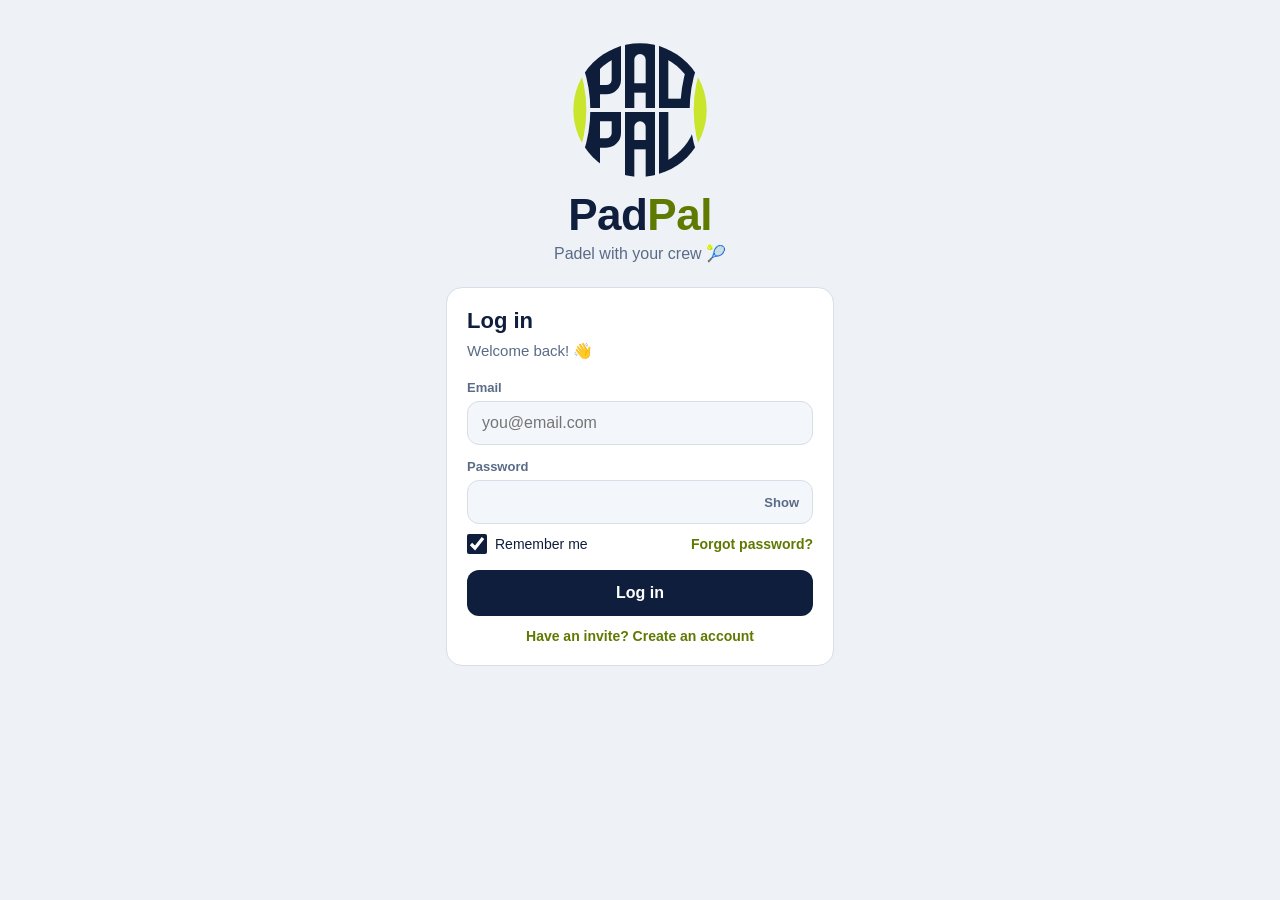
==== admin.html @ e3d03889 "Add files via upload" ====
<!doctype html>
<html lang="en">
<head>
<meta charset="utf-8">
<meta name="viewport" content="width=device-width, initial-scale=1, viewport-fit=cover">
<title>PadPal Admin</title>
<link rel="icon" type="image/png" href="favicon.png">
<link rel="apple-touch-icon" href="icon-180.png">
<meta name="apple-mobile-web-app-title" content="PadPal">
<meta name="theme-color" content="#0B1426">
<link rel="stylesheet" href="styles.css?v=24">
<link rel="preconnect" href="https://cbakwbftxrxcojuohdrl.supabase.co" crossorigin>
<script src="supabase-2.45.4.js"></script>
<script src="config.js?v=24"></script>
<script src="auth.js?v=24"></script>
<script src="doodles.js?v=24"></script>
<script src="levels.js?v=24"></script>
<script src="sessions.js?v=24"></script>
<style>
  /* ===== Admin-only styles ===== */
  .back { text-decoration: none; color: var(--accent); font-weight: 600; font-size: 15px; }
  h1 { font-size: 24px; margin: 6px 0 4px; }
  h2 { font-size: 13px; text-transform: uppercase; letter-spacing: 1px; color: var(--text-2); margin: 22px 0 10px; display: flex; justify-content: space-between; }
  .count { background: var(--primary); color: var(--primary-text); border-radius: 999px; padding: 1px 8px; font-size: 12px; letter-spacing: 0; }
  .person { display: flex; align-items: center; gap: 12px; }
  .person .info { flex: 1; min-width: 0; }
  .person .meta b { color: var(--text); font-weight: 600; }
  .actions { display: flex; gap: 8px; margin-top: 12px; }
  .actions .btn { flex: 1; padding: 10px; font-size: 14px; }
  .btn-approve { background: var(--win); color: #fff; }
  .empty { text-align: center; color: var(--text-2); padding: 18px 0; font-size: 14px; }
  .member { display: flex; align-items: center; gap: 10px; padding: 10px 0; border-top: 1px solid var(--line); }
  .member:first-child { border-top: 0; }
  .member .info { flex: 1; min-width: 0; }
  .link-box { margin-top: 12px; display: flex; gap: 8px; }
  .link-box input { flex: 1; min-width: 0; font-size: 13px; }
  .soon { opacity: .6; }
</style>
</head>
<body>

<main class="wrap" style="padding-top:calc(16px + env(safe-area-inset-top))">
  <a class="back" href="profile.html">‹ Back to profile</a>
  <h1>👑 Admin panel</h1>
  <p class="meta">Only you can see this page.</p>

  <h2>Waiting for approval <span class="count" id="pendingCount">0</span></h2>
  <div id="pending"><div class="empty">Loading…</div></div>

  <h2>⚠️ Score reports <span class="count" id="reportCount">0</span></h2>
  <div id="reports"></div>

  <h2>👀 Worth a look <span class="count" id="flagCount">0</span></h2>
  <p class="meta" style="margin:-4px 0 10px">Last 14 days. Nothing happens automatically: you decide to undo or ignore.</p>
  <div id="flags"><div class="card empty">Loading…</div></div>

  <h2>Invite someone</h2>
  <div class="card">
    <p class="meta" style="margin:0 0 12px">Each link works for one person. They still need your approval after signing up.</p>
    <button class="btn btn-primary" style="width:100%" id="makeInvite">🎟️ Create invite link</button>
    <div class="link-box" id="linkBox" hidden>
      <input class="input" id="linkText" readonly aria-label="Invite link">
      <button class="btn btn-ghost" id="copyLink">Copy</button>
    </div>
  </div>

  <h2>Members <span class="count" id="memberCount">0</span></h2>
  <div class="card" id="members"></div>

  <h2>Settings</h2>
  <div class="card" id="settingsCard"><div class="meta">Loading…</div></div>

  <div class="error-box" id="error" role="alert" hidden></div>
</main>

<div class="toast" id="toast"></div>

<script>
  var db = PadPal.db;
  var people = [];

  function $(id) { return document.getElementById(id); }
  function esc(s) { return String(s == null ? '' : s).replace(/[&<>"']/g, function (c) { return { '&': '&amp;', '<': '&lt;', '>': '&gt;', '"': '&quot;', "'": '&#39;' }[c]; }); }
  var toastTimer;
  function toast(msg) {
    var t = $('toast');
    t.textContent = msg;
    t.classList.add('show');
    clearTimeout(toastTimer);
    toastTimer = setTimeout(function () { t.classList.remove('show'); }, 2500);
  }
  function showError(err) { $('error').textContent = PadPal.friendlyError(err); $('error').hidden = false; }
  function ago(iso) {
    var mins = Math.round((Date.now() - new Date(iso)) / 60000);
    if (mins < 60) return mins + ' min ago';
    if (mins < 1440) return Math.round(mins / 60) + 'h ago';
    return Math.round(mins / 1440) + 'd ago';
  }
  function nameOf(id) {
    var p = people.filter(function (x) { return x.id === id; })[0];
    return p ? (p.display_name || p.username || 'someone') : 'someone';
  }
  var LADDER = { m: '👨 Men', f: '👩 Women' };

  async function load() {
    var r = await db.from('profiles')
      .select('id, username, display_name, gender, status, is_admin, invited_by, created_at')
      .order('created_at');
    if (r.error) return showError(r.error);
    people = r.data;
    render();
    loadReports();
    loadFlags();
    loadSettings();
  }

  async function loadSettings() {
    var r = await db.from('settings').select('*').eq('id', 1).maybeSingle();
    var s = r.data || {};
    $('settingsCard').innerHTML =
      '<div class="name">⚖️ Strength Factor: ' + (s.strength_factor != null ? s.strength_factor : '0.75') + '</div>' +
      '<div class="meta">Women\'s points × this, when men and women play together.</div>' +
      '<div class="name" style="margin-top:10px">🧢 Daily cap: +' + (s.daily_cap != null ? PadPal.fmt(s.daily_cap) : '10 (after you run 18_fairness.sql)') + '</div>' +
      '<div class="meta">Most points a day from normal-match wins (new players ×2). Sessions have no cap.</div>' +
      '<div class="meta" style="margin-top:10px">To change a number, ask Claude for a small SQL line to run.</div>';
  }

  // ===== 👀 Worth a look: patterns that might be point farming or typed-in scores =====
  function dayOf(iso) { return new Date(iso).toLocaleDateString('en-CA', { timeZone: 'Asia/Jakarta' }); }
  function dayText(day) { return new Date(day + 'T12:00:00').toLocaleDateString(undefined, { weekday: 'short', day: 'numeric', month: 'short' }); }
  function ignored() { try { return JSON.parse(localStorage.getItem('padpal_ignored_flags') || '{}'); } catch (e) { return {}; } }
  function ignore(key) { var x = ignored(); x[key] = Date.now(); try { localStorage.setItem('padpal_ignored_flags', JSON.stringify(x)); } catch (e) {} }

  async function loadFlags() {
    var since = new Date(Date.now() - 14 * 86400000).toISOString();
    var mr = await db.from('matches').select('id, a1, a2, b1, b2, sets, winner, played_at').gte('played_at', since);
    var gr = await db.from('games').select('id, host_id, kind, scheduled_at, session_state').eq('status', 'done').neq('kind', 'match').gte('scheduled_at', since);
    var cr = await db.from('point_changes').select('user_id, change, reason, created_at').gte('created_at', since).neq('reason', 'tournament');   // tournament prizes are fine
    var flags = [];

    // 1) the same 4 players, 4+ normal matches in one day
    var groups = {};
    (mr.data || []).forEach(function (m) {
      var key = [m.a1, m.a2, m.b1, m.b2].sort().join('|') + '@' + dayOf(m.played_at);
      (groups[key] = groups[key] || []).push(m);
    });
    Object.keys(groups).forEach(function (key) {
      var list = groups[key];
      if (list.length < 4) return;
      var ids = key.split('@')[0].split('|');
      flags.push({ key: 'same:' + key, icon: '🔁', title: 'Same 4 players, ' + list.length + ' matches in one day',
        text: ids.map(nameOf).map(esc).join(', ') + ' · ' + dayText(key.split('@')[1]),
        undos: list.map(function (m) { return { attr: 'data-undo="' + m.id + '"', label: '↩️ ' + m.sets.map(function (s) { return s[0] + '-' + s[1]; }).join(' ') }; }) });
    });

    // 2) very one-sided normal matches: every set 6-0 (or 7-0…)
    (mr.data || []).forEach(function (m) {
      if (!m.sets.length || !m.sets.every(function (s) { return Math.min(s[0], s[1]) === 0 && Math.max(s[0], s[1]) >= 6; })) return;
      var w = m.winner === 'a' ? [m.a1, m.a2] : [m.b1, m.b2], l = m.winner === 'a' ? [m.b1, m.b2] : [m.a1, m.a2];
      flags.push({ key: 'zero:' + m.id, icon: '🥚', title: 'Bagel match: ' + m.sets.map(function (s) { return Math.max(s[0], s[1]) + '-0'; }).join(' '),
        text: esc(nameOf(w[0])) + ' & ' + esc(nameOf(w[1])) + ' beat ' + esc(nameOf(l[0])) + ' & ' + esc(nameOf(l[1])) + ' · ' + dayText(dayOf(m.played_at)),
        undos: [{ attr: 'data-undo="' + m.id + '"', label: '↩️ Undo match' }] });
    });

    // 3) sessions: a game ending x-0, or the host finishing 1st without losing a single game
    (gr.data || []).forEach(function (g) {
      var s = g.session_state;
      if (!s || !s.players) return;
      var zeros = 0;
      (s.rounds || []).forEach(function (r) { (r.matches || []).forEach(function (m) { if (m.score && Math.min(m.score[0], m.score[1]) === 0 && Math.max(m.score[0], m.score[1]) > 0) zeros++; }); });
      var kind = (PadPal.sessions && PadPal.sessions.KINDS[g.kind]) || '🔄 Session';
      if (zeros) flags.push({ key: 'szero:' + g.id, icon: '🥚', title: kind + ' with ' + zeros + ' game' + (zeros > 1 ? 's' : '') + ' ending x-0',
        text: 'Host ' + esc(nameOf(g.host_id)) + ' · ' + dayText(dayOf(g.scheduled_at)),
        undos: [{ attr: 'data-undo-session="' + g.id + '"', label: '↩️ Undo session' }] });
      var host = PadPal.sessions.rows(s).filter(function (x) { return x.id === g.host_id; })[0];
      if (host && host.place === 1 && host.l === 0 && host.w >= 3) flags.push({ key: 'host:' + g.id, icon: '👑', title: 'Host won the session without losing a game',
        text: esc(nameOf(g.host_id)) + ' · ' + PadPal.sessions.wlText(host) + ' · ' + kind + ' · ' + dayText(dayOf(g.scheduled_at)),
        undos: [{ attr: 'data-undo-session="' + g.id + '"', label: '↩️ Undo session' }] });
    });

    // 4) +15 or more points in one day (all reasons together)
    var perDay = {};
    (cr.data || []).forEach(function (c) { var k = c.user_id + '@' + dayOf(c.created_at); perDay[k] = (perDay[k] || 0) + Number(c.change); });
    Object.keys(perDay).forEach(function (k) {
      if (perDay[k] < 15) return;
      flags.push({ key: 'big:' + k, icon: '🚀', title: PadPal.fmtChange(perDay[k]) + ' points in one day',
        text: esc(nameOf(k.split('@')[0])) + ' · ' + dayText(k.split('@')[1]) + ' · check their matches and sessions', undos: [] });
    });

    var skip = ignored();
    flags = flags.filter(function (f) { return !skip[f.key]; });
    $('flagCount').textContent = flags.length;
    $('flags').innerHTML = flags.length ? flags.map(function (f) {
      return '<div class="card"><div class="name">' + f.icon + ' ' + f.title + '</div><div class="meta">' + f.text + '</div>' +
        '<div class="actions" style="flex-wrap:wrap">' + f.undos.map(function (u) { return '<button class="btn btn-ghost" ' + u.attr + '>' + u.label + '</button>'; }).join('') +
        '<button class="btn btn-ghost" data-ignore="' + esc(f.key) + '">👍 Looks fine</button></div></div>';
    }).join('') : '<div class="card empty">Nothing suspicious. 😇</div>';
  }

  // "Are you sure?" without pop-ups: tap once to warn, again within 3s to do it
  var armed = {};
  function tapTwice(key, warning) {
    if (armed[key]) { armed[key] = false; return true; }
    armed[key] = true;
    toast(warning);
    setTimeout(function () { armed[key] = false; }, 3000);
    return false;
  }

  function render() {
    var pending = people.filter(function (p) { return p.status === 'pending'; });
    var members = people.filter(function (p) { return p.status === 'approved'; });
    $('pendingCount').textContent = pending.length;
    $('memberCount').textContent = members.length;

    $('pending').innerHTML = pending.length ? pending.map(function (p) {
      return '<div class="card"><div class="person"><div class="avatar">' + esc((p.display_name || p.username || '?')[0].toUpperCase()) + '</div>' +
        '<div class="info"><div class="name">' + esc(p.display_name || 'No name yet') + '</div>' +
        '<div class="meta">' + (p.username ? '@' + esc(p.username) + ' · ' : '⚠️ profile not filled in yet · ') + (LADDER[p.gender] || '') + '</div>' +
        '<div class="meta">Invited by <b>' + esc(nameOf(p.invited_by)) + '</b> · ' + ago(p.created_at) + '</div></div></div>' +
        '<div class="actions"><button class="btn btn-ghost" data-reject="' + p.id + '">❌ Reject</button>' +
        '<button class="btn btn-approve" data-approve="' + p.id + '">✅ Approve</button></div></div>';
    }).join('') : '<div class="card empty">Nobody is waiting. 👍</div>';

    $('members').innerHTML = members.map(function (p) {
      return '<div class="member"><div class="avatar">' + esc((p.display_name || p.username || '?')[0].toUpperCase()) + '</div>' +
        '<div class="info"><div class="name">' + esc(p.display_name || p.username) + (p.is_admin ? ' <span class="pill">👑 Admin</span>' : '') + '</div>' +
        '<div class="meta">@' + esc(p.username) + ' · ' + (LADDER[p.gender] || '') + '</div></div></div>';
    }).join('');
  }

  // ===== Score reports: undo the match (points go back) or dismiss =====
  async function loadReports() {
    var r = await db.from('match_reports').select('*').eq('status', 'open').order('created_at');
    if (r.error) { $('reports').innerHTML = '<div class="card empty">Score reports appear after you run 05_lobby.sql.</div>'; return; }
    $('reportCount').textContent = r.data.length;
    if (!r.data.length) { $('reports').innerHTML = '<div class="card empty">No reports. Everyone is playing fair. 😇</div>'; return; }
    var ids = r.data.filter(function (x) { return x.match_id; }).map(function (x) { return x.match_id; });
    var gids = r.data.filter(function (x) { return x.game_id; }).map(function (x) { return x.game_id; });
    var mr = ids.length ? await db.from('matches').select('id, a1, a2, b1, b2, sets, winner, played_at').in('id', ids) : { data: [] };
    var gr = gids.length ? await db.from('games').select('id, kind, session_state').in('id', gids) : { data: [] };
    var byId = {}, games = {};
    (mr.data || []).forEach(function (m) { byId[m.id] = m; });
    (gr.data || []).forEach(function (g) { games[g.id] = g; });
    $('reports').innerHTML = r.data.map(function (rep) {
      if (rep.game_id) {
        // a session report
        var g = games[rep.game_id];
        var s = g && g.session_state;
        var top = s ? s.players.slice().sort(function (a, b) { return s.points[b] - s.points[a]; }).slice(0, 3)
          .map(function (id, i) { return ['🥇', '🥈', '🥉'][i] + ' ' + esc(nameOf(id)) + ' (' + s.points[id] + ')'; }).join(' · ') : '';
        return '<div class="card">' +
          '<div class="name">' + ({ mexicano: '🌮 Mexicano', mixicano: '🔀 Mixicano', team_americano: '🤝 Team Americano', round_robin: '⭕ Round Robin', king: '👑 King of the Court' }[g && g.kind] || '🔄 Americano') + ' session</div>' +
          '<div class="meta">' + top + ' · ' + ago(rep.created_at) + '</div>' +
          '<p style="margin:10px 0 0;font-size:14px">💬 <b>' + esc(nameOf(rep.user_id)) + ':</b> ' + esc(rep.reason) + '</p>' +
          '<div class="actions"><button class="btn btn-ghost" data-dismiss="' + rep.id + '">Score is OK</button>' +
          '<button class="btn btn-primary" data-undo-session="' + rep.game_id + '">↩️ Undo session</button></div></div>';
      }
      var m = byId[rep.match_id];
      var w = m ? (m.winner === 'a' ? [m.a1, m.a2] : [m.b1, m.b2]) : [];
      var l = m ? (m.winner === 'a' ? [m.b1, m.b2] : [m.a1, m.a2]) : [];
      var sets = m ? m.sets.map(function (s) { return m.winner === 'a' ? s[0] + '-' + s[1] : s[1] + '-' + s[0]; }).join(' ') : '';
      return '<div class="card">' +
        (m ? '<div class="name">🏆 ' + esc(nameOf(w[0])) + ' & ' + esc(nameOf(w[1])) + ' beat ' + esc(nameOf(l[0])) + ' & ' + esc(nameOf(l[1])) + '</div>' +
             '<div class="meta">' + sets + ' · ' + ago(m.played_at) + '</div>' : '<div class="meta">Match not found</div>') +
        '<p style="margin:10px 0 0;font-size:14px">💬 <b>' + esc(nameOf(rep.user_id)) + ':</b> ' + esc(rep.reason) + '</p>' +
        '<div class="actions"><button class="btn btn-ghost" data-dismiss="' + rep.id + '">Score is OK</button>' +
        '<button class="btn btn-primary" data-undo="' + rep.match_id + '">↩️ Undo match</button></div></div>';
    }).join('');
  }

  async function setStatus(id, status, btn) {
    btn.disabled = true;
    var r = await db.rpc('set_member_status', { member: id, new_status: status });
    if (r.error) { btn.disabled = false; return showError(r.error); }
    toast(status === 'approved' ? '✅ ' + nameOf(id) + ' is in!' : '❌ ' + nameOf(id) + ' was rejected');
    load();
  }

  document.addEventListener('click', function (e) {
    var el = e.target.closest('[data-approve],[data-reject],[data-undo],[data-undo-session],[data-dismiss],[data-ignore]');
    if (!el) return;
    if (el.dataset.ignore) { ignore(el.dataset.ignore); toast('👍 Hidden from the list'); loadFlags(); }
    else if (el.dataset.approve) setStatus(el.dataset.approve, 'approved', el);
    else if (el.dataset.reject) setStatus(el.dataset.reject, 'rejected', el);
    else if (el.dataset.undo) {
      if (!tapTwice('undo' + el.dataset.undo, 'Tap again to undo: points go back and the match is deleted')) return;
      el.disabled = true;
      db.rpc('undo_match', { p_match: el.dataset.undo }).then(function (r) {
        if (r.error) { el.disabled = false; return showError(r.error); }
        toast('↩️ Match undone. Points are back.');
        loadReports(); loadFlags();
      });
    }
    else if (el.dataset.undoSession) {
      if (!tapTwice('undos' + el.dataset.undoSession, 'Tap again to undo: everyone\'s session points go back')) return;
      el.disabled = true;
      db.rpc('undo_session', { p_game: el.dataset.undoSession }).then(function (r) {
        if (r.error) { el.disabled = false; return showError(r.error); }
        toast('↩️ Session undone. Points are back.');
        loadReports(); loadFlags();
      });
    }
    else if (el.dataset.dismiss) {
      db.rpc('dismiss_report', { p_report: +el.dataset.dismiss }).then(function (r) {
        if (r.error) return showError(r.error);
        toast('👍 Report closed');
        loadReports(); loadFlags();
      });
    }
  });

  $('makeInvite').addEventListener('click', async function () {
    this.disabled = true;
    try {
      var link = await PadPal.createInvite();
      $('linkText').value = link;
      $('linkBox').hidden = false;
      toast('🎟️ Invite link ready');
    } catch (err) { showError(err); }
    this.disabled = false;
  });
  $('copyLink').addEventListener('click', async function () {
    try { await navigator.clipboard.writeText($('linkText').value); toast('📋 Copied!'); }
    catch (err) { $('linkText').select(); toast('Select the link and copy it'); }
  });

  PadPal.guard({ admin: true }).then(function (me) { if (me) load(); });
</script>
</body>
</html>
---- styles.css ----
/* ===== PadPal shared style kit (used by every screen) ===== */

/* Colours: from the PadPal logo (navy #0F1E3C + tennis-ball lime #C9E52C). Dark is the default. */
:root {
  --bg: #0B1426;          /* deep navy night */
  --card: #13203A;        /* navy card */
  --card-2: #1A2A48;
  --line: #27395E;
  --text: #EEF2F8;
  --text-2: #93A0B8;
  --primary: #C9E52C;     /* tennis-ball lime: main buttons */
  --primary-text: #0F1E3C;
  --accent: #C9E52C;      /* highlights, pills, borders */
  --accent-text: #0F1E3C; /* text on top of the accent colour */
  --gold: #F2C14E;        /* trophies */
  --win: #5FD68C;
  --loss: #F0645A;
  --metal: linear-gradient(135deg, #27395E 0%, #13203A 50%, #27395E 100%);
  --shadow: 0 6px 18px rgba(0,0,0,.4);
  color-scheme: dark;
}
/* Light version: soft grey-blue background, navy buttons, darker lime so it stays readable */
@media (prefers-color-scheme: light) {
  :root:not([data-theme="dark"]):not([data-theme="gold"]):not([data-theme="glass"]) {
    color-scheme: light;
    --bg: #EEF2F7; --card: #FFFFFF; --card-2: #F3F6FA; --line: #D6DEE9;
    --text: #0F1E3C; --text-2: #5A6B86;
    --primary: #0F1E3C; --primary-text: #FFFFFF;
    --accent: #5E7A00; --accent-text: #FFFFFF; --gold: #B8860B;
    --win: #1F8A4C; --loss: #C8372D;
    --metal: linear-gradient(135deg, #D6DEE9 0%, #FFFFFF 50%, #D6DEE9 100%);
    --shadow: 0 6px 18px rgba(15,30,60,.12);
  }
}
:root[data-theme="light"] {
  color-scheme: light;
  --bg: #EEF2F7; --card: #FFFFFF; --card-2: #F3F6FA; --line: #D6DEE9;
  --text: #0F1E3C; --text-2: #5A6B86;
  --primary: #0F1E3C; --primary-text: #FFFFFF;
  --accent: #5E7A00; --accent-text: #FFFFFF; --gold: #B8860B;
  --win: #1F8A4C; --loss: #C8372D;
  --metal: linear-gradient(135deg, #D6DEE9 0%, #FFFFFF 50%, #D6DEE9 100%);
  --shadow: 0 6px 18px rgba(15,30,60,.12);
}
/* ✨ Gold: black-brown "members' lounge", champagne gold used sparingly, warm ivory text */
:root[data-theme="gold"] {
  color-scheme: dark;
  --bg: #0E0C09; --card: #1A1611; --card-2: #241E16; --line: #3A3023;
  --text: #F3EBDD; --text-2: #A8997F;
  --primary: #D4AF6A; --primary-text: #1A1408;
  --accent: #D4AF6A; --accent-text: #1A1408; --gold: #E6C27A;
  --win: #7BC79A; --loss: #E07A5F;
  --metal: linear-gradient(135deg, #3A3023 0%, #1A1611 50%, #3A3023 100%);
  --shadow: 0 6px 22px rgba(0,0,0,.55);
  --shine: linear-gradient(135deg, #EBD39A 0%, #C79A4B 55%, #E9CD8C 100%);
}
/* 💧 Liquid Glass (like iOS): see-through frosted cards over a colourful, blurred background.
   Dark glass at night, bright glass by day (follows the iPhone). */
:root[data-theme="glass"] {
  color-scheme: dark;
  --bg: #101C38;                                   /* solid fallback (things that must cover something) */
  --card: rgba(255,255,255,.09); --card-2: rgba(255,255,255,.14); --line: rgba(255,255,255,.18);
  --text: #FFFFFF; --text-2: rgba(235,240,255,.72);
  --primary: rgba(201,229,44,.92); --primary-text: #0F1E3C;
  --accent: #D7F05A; --accent-text: #0F1E3C; --gold: #FFD27A;
  --win: #7EF0A6; --loss: #FF8A80;
  --metal: linear-gradient(135deg, rgba(255,255,255,.22), rgba(255,255,255,.06));
  --shadow: 0 10px 30px rgba(0,0,0,.35);
  --glass-blur: blur(22px) saturate(170%);
  --glass-edge: inset 0 1px 0 rgba(255,255,255,.35), inset 0 -1px 0 rgba(255,255,255,.06);
  --glass-sky: radial-gradient(60% 45% at 15% 10%, #3B6FD8 0%, transparent 70%),
               radial-gradient(55% 40% at 90% 30%, #7E6AA8 0%, transparent 70%),
               radial-gradient(60% 45% at 30% 95%, #2E8C7A 0%, transparent 70%),
               radial-gradient(40% 30% at 85% 85%, rgba(201,229,44,.55) 0%, transparent 70%),
               linear-gradient(160deg, #0B1426, #142A55);
}
@media (prefers-color-scheme: light) {
  :root[data-theme="glass"] {
    color-scheme: light;
    --bg: #E9EEF8;
    --card: rgba(255,255,255,.55); --card-2: rgba(255,255,255,.72); --line: rgba(255,255,255,.85);
    --text: #0F1E3C; --text-2: rgba(15,30,60,.66);
    --primary: rgba(15,30,60,.88); --primary-text: #FFFFFF;
    --accent: #4E6A00; --accent-text: #FFFFFF; --gold: #A8740A;
    --win: #1F8A4C; --loss: #C8372D;
    --shadow: 0 10px 30px rgba(15,30,60,.14);
    --glass-edge: inset 0 1px 0 rgba(255,255,255,.95), inset 0 -1px 0 rgba(15,30,60,.05);
    --glass-sky: radial-gradient(60% 45% at 15% 10%, #BFD3FF 0%, transparent 70%),
                 radial-gradient(55% 40% at 90% 30%, #E3D5FF 0%, transparent 70%),
                 radial-gradient(60% 45% at 30% 95%, #C8F1E4 0%, transparent 70%),
                 radial-gradient(40% 30% at 85% 85%, #EAF7B0 0%, transparent 70%),
                 linear-gradient(160deg, #F4F7FD, #E6ECF8);
  }
}
:root[data-theme="glass"] body { background: var(--glass-sky); background-attachment: fixed; }
:root[data-theme="glass"] .card,
:root[data-theme="glass"] .sheet,
:root[data-theme="glass"] .btn-ghost,
:root[data-theme="glass"] .icon-btn,
:root[data-theme="glass"] .input,
:root[data-theme="glass"] .choices span,
:root[data-theme="glass"] .chips-row button {
  -webkit-backdrop-filter: var(--glass-blur); backdrop-filter: var(--glass-blur);
  box-shadow: var(--glass-edge), var(--shadow);
}
:root[data-theme="glass"] .card { border-radius: 22px; }
:root[data-theme="glass"] .sheet { background: color-mix(in srgb, var(--bg) 55%, transparent); border-radius: 28px 28px 0 0; }
:root[data-theme="glass"] .topbar { background: color-mix(in srgb, var(--bg) 25%, transparent); -webkit-backdrop-filter: var(--glass-blur); backdrop-filter: var(--glass-blur); }
/* the floating glass tab bar, like iOS 26 */
:root[data-theme="glass"] nav.tabbar {
  left: 12px; right: 12px; bottom: calc(10px + env(safe-area-inset-bottom)); padding-bottom: 6px; padding-top: 6px;
  max-width: 416px; margin: 0 auto; border-radius: 30px; border: 1px solid var(--line);
  background: var(--card); -webkit-backdrop-filter: var(--glass-blur); backdrop-filter: var(--glass-blur);
  box-shadow: var(--glass-edge), 0 12px 34px rgba(0,0,0,.3);
}
:root[data-theme="glass"] nav.tabbar a.on { background: var(--card-2); border-radius: 22px; padding: 2px 10px; box-shadow: var(--glass-edge); }
:root[data-theme="glass"] .fab { -webkit-backdrop-filter: var(--glass-blur); backdrop-filter: var(--glass-blur); box-shadow: var(--glass-edge), var(--shadow); }
:root[data-theme="glass"] .btn-primary, :root[data-theme="glass"] .btn-accent { box-shadow: inset 0 1px 0 rgba(255,255,255,.55), var(--shadow); }

/* ✨ Smooth page changes (iPhone iOS 18.2+, Chrome, Edge): a quick fade instead of a hard cut,
   while the top bar and the tab bar stay perfectly still. Older phones simply switch like before. */
@view-transition { navigation: auto; }
::view-transition-old(root), ::view-transition-new(root) { animation-duration: .18s; animation-timing-function: ease-out; }
.topbar { view-transition-name: padpal-topbar; }
.tabbar { view-transition-name: padpal-tabbar; }
#padpalDoodles { view-transition-name: padpal-doodles; }
::view-transition-group(padpal-topbar), ::view-transition-group(padpal-tabbar) { animation: none; }
::view-transition-old(padpal-tabbar), ::view-transition-old(padpal-topbar) { animation: none; opacity: 0; }
::view-transition-new(padpal-tabbar), ::view-transition-new(padpal-topbar) { animation: none; }
@media (prefers-reduced-motion: reduce) { ::view-transition-group(*), ::view-transition-old(*), ::view-transition-new(*) { animation: none !important; } }

/* 🎾 Doodle background (doodles.js): fixed, behind everything, never tappable */
#padpalDoodles { position: fixed; inset: 0; z-index: -1; pointer-events: none; overflow: hidden; }
#padpalDoodles img { display: block; width: 100%; height: 100%; object-fit: cover; object-position: top center; }

/* Basics */
[hidden] { display: none !important; }
* { box-sizing: border-box; -webkit-tap-highlight-color: transparent; }
body {
  margin: 0; background: var(--bg); color: var(--text);
  font-family: -apple-system, BlinkMacSystemFont, "SF Pro Text", "Segoe UI", Roboto, sans-serif;
  -webkit-font-smoothing: antialiased;
}
button { font: inherit; color: inherit; cursor: pointer; }
.wrap { max-width: 440px; margin: 0 auto; padding: 0 16px 120px; }

/* Top bar */
.topbar {
  position: sticky; top: 0; z-index: 10;
  background: color-mix(in srgb, var(--bg) 90%, transparent);
  backdrop-filter: blur(12px); -webkit-backdrop-filter: blur(12px);
  padding: calc(10px + env(safe-area-inset-top)) 16px 10px;
}
.topbar-inner { max-width: 408px; margin: 0 auto; display: flex; align-items: center; justify-content: space-between; }
.logo { font-size: 26px; font-weight: 800; letter-spacing: -0.5px; display: flex; align-items: center; }
.logo-img { width: 36px; height: 36px; margin-right: 8px; }
/* The logo has a dark-mode version (white letters) and a light-mode version (navy letters) */
.logo-for-dark { display: block; }
.logo-for-light { display: none !important; }
@media (prefers-color-scheme: light) {
  :root:not([data-theme="dark"]):not([data-theme="gold"]) .logo-for-dark { display: none !important; }
  :root:not([data-theme="dark"]):not([data-theme="gold"]) .logo-for-light { display: block !important; }
}
/* Gold: the logo turns champagne gold */
:root[data-theme="gold"] .logo-img { filter: sepia(1) saturate(1.6) hue-rotate(-8deg) brightness(.92); }
:root[data-theme="light"] .logo-for-dark { display: none !important; }
:root[data-theme="light"] .logo-for-light { display: block !important; }
.logo span { color: var(--text); }
.logo b { color: var(--accent); }
.icon-btn { position: relative; border: 0; background: var(--card); width: 40px; height: 40px; border-radius: 50%; font-size: 18px; }
.top-actions { display: flex; align-items: center; gap: 8px; }
a.icon-btn { display: grid; place-items: center; text-decoration: none; color: var(--text); }
.bell-count {
  position: absolute; top: -4px; right: -4px; min-width: 19px; height: 19px; padding: 0 5px; border-radius: 999px;
  background: var(--loss); color: #fff; font-size: 11px; font-weight: 800; display: grid; place-items: center;
  border: 2px solid var(--bg); line-height: 1;
}
.dot { position: absolute; top: 6px; right: 7px; width: 9px; height: 9px; border-radius: 50%; background: var(--primary); border: 2px solid var(--card); }

/* Cards, avatars, pills */
.card { background: var(--card); border: 1px solid var(--line); border-radius: 16px; padding: 14px; margin-bottom: 12px; }
.user { display: flex; align-items: center; gap: 10px; }
.avatar {
  width: 40px; height: 40px; border-radius: 50%; flex-shrink: 0;
  background: var(--metal); border: 2px solid var(--accent);
  display: grid; place-items: center; font-weight: 700;
}
.name { font-weight: 600; }
.meta { font-size: 12px; color: var(--text-2); }
.pill { font-size: 11px; font-weight: 600; padding: 2px 8px; border-radius: 999px; background: color-mix(in srgb, var(--accent) 20%, transparent); color: var(--accent); white-space: nowrap; }
.plus { color: var(--win); font-weight: 700; }
.minus { color: var(--loss); font-weight: 700; }

/* Buttons */
.btn { border: 0; border-radius: 12px; padding: 12px 18px; font-weight: 600; font-size: 15px; }
.btn-primary { background: var(--primary); color: var(--primary-text); }
.btn-accent { background: var(--accent); color: var(--accent-text); }
.btn-ghost { background: var(--card-2); color: var(--text); border: 1px solid var(--line); }
/* Gold: a soft shine on the main buttons, thin gold edges */
:root[data-theme="gold"] .btn-primary, :root[data-theme="gold"] .btn-accent { background: var(--shine); box-shadow: 0 0 0 1px rgba(235,211,154,.35), 0 6px 18px rgba(199,154,75,.22); }
:root[data-theme="gold"] .card { border-color: #3A3023; box-shadow: inset 0 1px 0 rgba(212,175,106,.08); }
:root[data-theme="gold"] .lvl-kicker, :root[data-theme="gold"] .lvl-unlocks b { color: #E6C27A; }

/* "Sample data" label on screens that aren't real yet */
.sample-note {
  border: 1px dashed var(--line); color: var(--text-2); border-radius: 12px;
  padding: 8px 12px; font-size: 12px; text-align: center; margin: 4px 0 12px;
}

/* Forms */
.field { display: flex; flex-direction: column; gap: 6px; margin-bottom: 14px; }
.field > label, .field > .label { font-size: 13px; font-weight: 600; color: var(--text-2); }
.field small { font-size: 12px; color: var(--text-2); }
.input {
  width: 100%; border: 1px solid var(--line); background: var(--card-2); color: var(--text);
  border-radius: 12px; padding: 12px 14px; font: inherit; font-size: 16px; outline: none;
}
.input:focus { border-color: var(--accent); }
.choices { display: flex; flex-wrap: wrap; gap: 8px; }
.choices label { position: relative; }
.choices input { position: absolute; opacity: 0; pointer-events: none; }
.choices span {
  display: inline-block; border: 1px solid var(--line); background: var(--card-2);
  border-radius: 999px; padding: 8px 14px; font-size: 14px; cursor: pointer;
}
.choices input:checked + span { background: var(--primary); border-color: var(--primary); color: var(--primary-text); font-weight: 600; }
.choices input:focus-visible + span { outline: 2px solid var(--accent); outline-offset: 2px; }
.btn:disabled { opacity: .5; cursor: default; }
.error-box { background: color-mix(in srgb, var(--loss) 15%, transparent); color: var(--loss); border-radius: 12px; padding: 10px 12px; font-size: 14px; }

/* Shot rating pop-up */
.rate-card { padding: 12px; }
.rate-card .pick { display: flex; flex-wrap: wrap; gap: 6px; }
.rate-card .pick button { border: 1px solid var(--line); background: var(--card-2); border-radius: 999px; padding: 6px 10px; font-size: 13px; }
.rate-card .pick button.on { background: var(--primary); border-color: var(--primary); color: var(--primary-text); font-weight: 600; }
.rate-row { margin-top: 10px; }
.rate-row span { font-size: 13px; font-weight: 600; }
.rate-nums { display: flex; gap: 4px; margin-top: 6px; flex-wrap: wrap; }
.rate-num { width: 32px; height: 32px; border-radius: 8px; border: 1px solid var(--line); background: var(--card-2); font-weight: 700; font-size: 14px; padding: 0; }
.rate-num.on { background: var(--accent); border-color: var(--accent); color: var(--accent-text); }

/* Bottom tab bar + floating ➕ */
nav.tabbar {
  position: fixed; left: 0; right: 0; bottom: 0; z-index: 20;
  background: color-mix(in srgb, var(--card) 92%, transparent);
  backdrop-filter: blur(12px); -webkit-backdrop-filter: blur(12px);
  border-top: 1px solid var(--line);
  padding: 8px 0 calc(8px + env(safe-area-inset-bottom));
}
nav.tabbar .tabs { max-width: 440px; margin: 0 auto; display: flex; justify-content: space-around; }
nav.tabbar a { text-decoration: none; color: var(--text-2); font-size: 10px; display: flex; flex-direction: column; align-items: center; gap: 2px; min-width: 48px; }
nav.tabbar a span { font-size: 22px; }
nav.tabbar a.on { color: var(--primary); font-weight: 700; }
.fab {
  position: fixed; z-index: 21; right: max(16px, calc(50% - 204px)); bottom: calc(80px + env(safe-area-inset-bottom));
  width: 56px; height: 56px; border-radius: 50%; border: 0;
  background: var(--primary); color: var(--primary-text);
  font-size: 30px; line-height: 1; box-shadow: var(--shadow);
}

/* Bottom sheet (pop-up from the bottom) */
.backdrop { position: fixed; inset: 0; z-index: 30; background: rgba(0,0,0,.5); opacity: 0; pointer-events: none; transition: opacity .2s; }
.backdrop.open { opacity: 1; pointer-events: auto; }
.sheet {
  position: fixed; left: 0; right: 0; bottom: 0; z-index: 31;
  max-width: 440px; margin: 0 auto; max-height: 80vh; overflow-y: auto;
  background: var(--card); border-radius: 20px 20px 0 0; border: 1px solid var(--line);
  padding: 10px 16px calc(20px + env(safe-area-inset-bottom));
  transform: translateY(105%); transition: transform .25s ease;
}
.sheet.open { transform: translateY(0); }
.sheet .grab { width: 40px; height: 5px; border-radius: 3px; background: var(--line); margin: 0 auto 12px; }
.sheet h3 { margin: 0 0 12px; font-size: 17px; }

/* Small pop-up message */
.toast {
  position: fixed; left: 50%; bottom: calc(150px + env(safe-area-inset-bottom)); z-index: 70;
  transform: translate(-50%, 20px); opacity: 0; transition: all .2s;
  background: var(--text); color: var(--bg); padding: 10px 16px; border-radius: 999px; font-size: 14px; font-weight: 600;
  max-width: 90vw; text-align: center; pointer-events: none;
}
.toast.show { opacity: 1; transform: translate(-50%, 0); }

/* Level rewards (levels.js): frames from Pro up, gold Legend names */
.avatar.frame-pro { box-shadow: 0 0 0 2px var(--bg), 0 0 0 4px #C9D1DB; }
.avatar.frame-prostar { box-shadow: 0 0 0 2px var(--bg), 0 0 0 4px #D9822B, 0 0 12px 2px rgba(217,130,43,.55); }
.avatar.frame-star { box-shadow: 0 0 0 2px #F2C14E, 0 0 0 4px var(--bg), 0 0 0 6px #F2C14E, 0 0 14px 3px rgba(242,193,78,.5); }
.avatar.frame-legend { animation: legendGlow 2.4s ease-in-out infinite; }
@keyframes legendGlow {
  0%, 100% { box-shadow: 0 0 0 2px var(--bg), 0 0 0 5px #B3261E, 0 0 14px 4px rgba(242,193,78,.6); }
  50%      { box-shadow: 0 0 0 2px var(--bg), 0 0 0 5px #F2C14E, 0 0 20px 6px rgba(179,38,30,.6); }
}
.legend-name { color: var(--gold) !important; text-shadow: 0 0 10px color-mix(in srgb, var(--gold) 40%, transparent); }

/* 🎉 Level-up celebration */
.lvl-up { position: fixed; inset: 0; z-index: 90; background: rgba(6,12,26,.97); -webkit-backdrop-filter: blur(8px); backdrop-filter: blur(8px); display: grid; place-items: center; padding: 20px; overflow-y: auto; }
.lvl-confetti { position: absolute; inset: 0; width: 100%; height: 100%; pointer-events: none; }
.lvl-card { position: relative; width: 100%; max-width: 360px; text-align: center; color: #fff; animation: lvlPop .5s cubic-bezier(.2,1.4,.4,1); }
@keyframes lvlPop { from { transform: scale(.6); opacity: 0; } to { transform: scale(1); opacity: 1; } }
.lvl-kicker { font-size: 15px; font-weight: 900; letter-spacing: 4px; color: #C9E52C; }
.lvl-icon { width: 120px; height: 120px; border-radius: 50%; margin: 14px auto; display: grid; place-items: center; font-size: 62px; box-shadow: 0 0 0 6px rgba(255,255,255,.12), 0 0 40px rgba(201,229,44,.4); }
.lvl-name { font-size: 34px; font-weight: 900; }
.lvl-title { font-style: italic; color: #F2C14E; margin-top: 2px; }
.lvl-unlocks { background: rgba(255,255,255,.08); border-radius: 14px; padding: 12px; margin: 18px 0; font-size: 14px; text-align: left; display: grid; gap: 6px; }
.lvl-unlocks b { color: #C9E52C; font-size: 12px; letter-spacing: 1px; text-transform: uppercase; }
.lvl-card .btn { width: 100%; margin-top: 8px; }
.lvl-road { display: block; margin-top: 14px; color: rgba(255,255,255,.7); font-size: 13px; }

/* Session results (sessions.js): podium, standings, rounds */
.s-podium { display: grid; grid-template-columns: 1fr 1.15fr 1fr; align-items: end; gap: 8px; margin: 6px 0 12px; }
.s-podium .col { text-align: center; min-width: 0; }
.s-podium .avatar { width: 46px; height: 46px; font-size: 18px; margin: 0 auto 4px; overflow: hidden; }
.s-podium .col.p1 .avatar { width: 58px; height: 58px; border-color: var(--gold); }
.s-podium .avatar img { width: 100%; height: 100%; object-fit: cover; border-radius: 50%; display: block; }
.s-podium .nm { font-size: 13px; font-weight: 700; white-space: nowrap; overflow: hidden; text-overflow: ellipsis; }
.s-podium .sc { font-size: 11px; color: var(--text-2); margin-bottom: 4px; }
.s-podium .block { border-radius: 10px 10px 0 0; display: grid; place-items: center; font-size: 22px; background: var(--card-2); border: 1px solid var(--line); border-bottom: 0; }
.s-podium .p1 .block { height: 70px; background: color-mix(in srgb, var(--gold) 28%, var(--card-2)); }
.s-podium .p2 .block { height: 50px; }
.s-podium .p3 .block { height: 36px; }
.s-row { display: flex; align-items: center; gap: 10px; padding: 8px 0; border-top: 1px solid var(--line); font-size: 14px; }
.s-row:first-child { border-top: 0; }
.s-row .pos { width: 26px; text-align: center; font-weight: 800; flex-shrink: 0; }
.s-row .who { flex: 1; min-width: 0; }
.s-row .who small { display: block; color: var(--text-2); font-size: 11px; }
.s-row .num { font-weight: 800; font-variant-numeric: tabular-nums; text-align: right; }
.s-row .chg { min-width: 42px; text-align: right; font-size: 13px; }
.s-row.me { background: color-mix(in srgb, var(--accent) 10%, transparent); border-radius: 8px; }
.s-round { font-size: 13px; padding: 6px 0; border-top: 1px solid var(--line); }
.s-round:first-child { border-top: 0; }
.s-round b { display: block; font-size: 12px; color: var(--text-2); margin-bottom: 2px; }
.s-round .m { display: flex; justify-content: space-between; gap: 8px; }
.s-round .m span:last-child { font-weight: 700; font-variant-numeric: tabular-nums; white-space: nowrap; }
.chips-row { display: flex; gap: 6px; overflow-x: auto; scrollbar-width: none; margin-bottom: 12px; }
.chips-row button { flex-shrink: 0; border: 1px solid var(--line); background: var(--card); border-radius: 999px; padding: 6px 12px; font-size: 13px; color: var(--text-2); }
.chips-row button.on { border-color: var(--accent); color: var(--accent); font-weight: 700; }
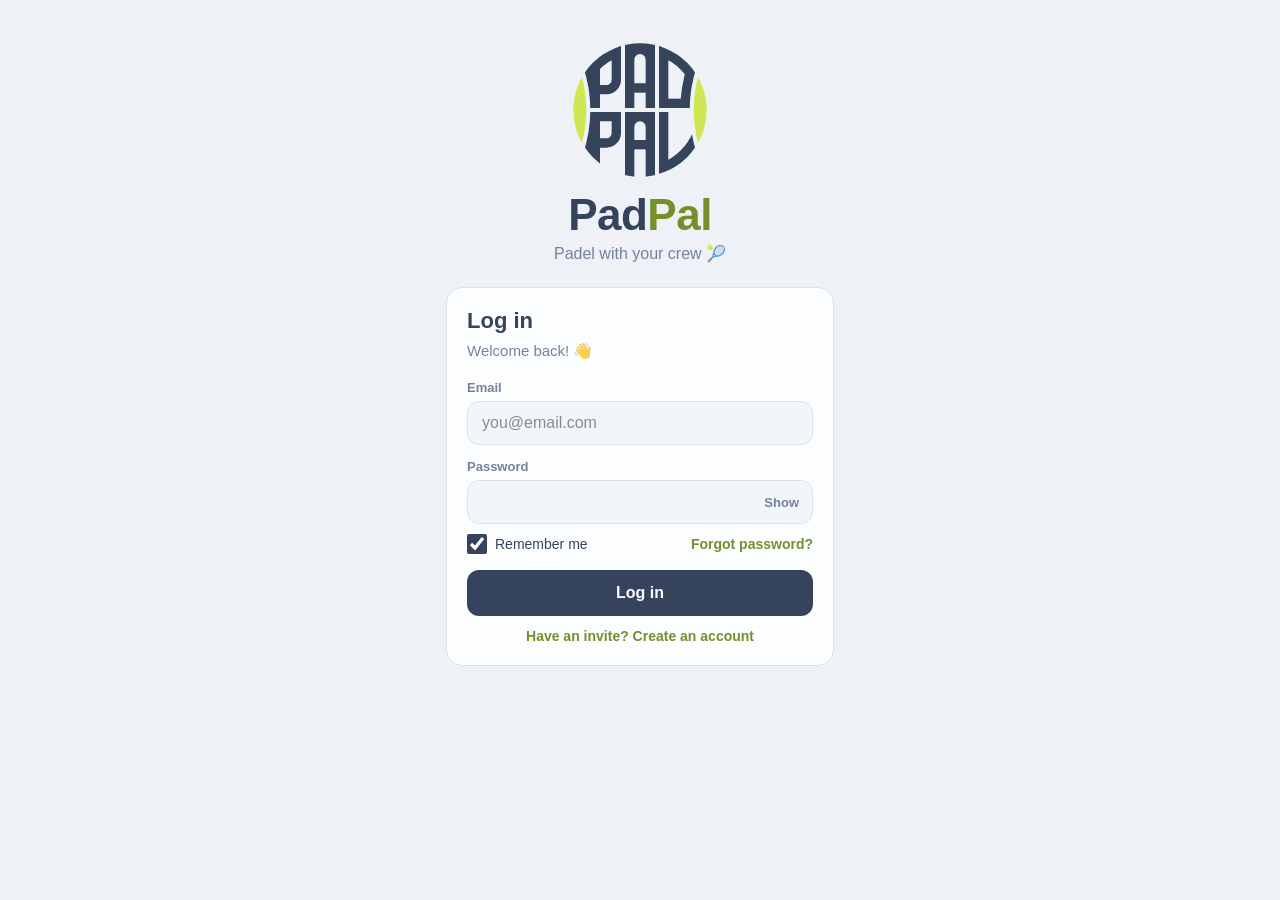
==== commit 980f9349: "Add files via upload" ====
--- a/admin.html
+++ b/admin.html
@@ -6,16 +6,17 @@
 <title>PadPal Admin</title>
 <link rel="icon" type="image/png" href="favicon.png">
 <link rel="apple-touch-icon" href="icon-180.png">
+<link rel="manifest" href="manifest.json">
 <meta name="apple-mobile-web-app-title" content="PadPal">
 <meta name="theme-color" content="#0B1426">
-<link rel="stylesheet" href="styles.css?v=24">
+<link rel="stylesheet" href="styles.css?v=29">
 <link rel="preconnect" href="https://cbakwbftxrxcojuohdrl.supabase.co" crossorigin>
 <script src="supabase-2.45.4.js"></script>
-<script src="config.js?v=24"></script>
-<script src="auth.js?v=24"></script>
-<script src="doodles.js?v=24"></script>
-<script src="levels.js?v=24"></script>
-<script src="sessions.js?v=24"></script>
+<script src="config.js?v=29"></script>
+<script src="auth.js?v=29"></script>
+<script src="doodles.js?v=29"></script>
+<script src="levels.js?v=29"></script>
+<script src="sessions.js?v=29"></script>
 <style>
   /* ===== Admin-only styles ===== */
   .back { text-decoration: none; color: var(--accent); font-weight: 600; font-size: 15px; }
@@ -35,6 +36,17 @@
   .link-box { margin-top: 12px; display: flex; gap: 8px; }
   .link-box input { flex: 1; min-width: 0; font-size: 13px; }
   .soon { opacity: .6; }
+  .kind { display: flex; align-items: center; gap: 10px; padding: 9px 0; border-top: 1px solid var(--line); font-size: 15px; cursor: pointer; }
+  .kind:first-of-type { border-top: 0; }
+  .kind span { flex: 1; }
+  .kind small { display: block; color: var(--text-2); font-size: 12px; }
+  .switch { appearance: none; -webkit-appearance: none; width: 46px; height: 28px; border-radius: 999px; background: var(--line); position: relative; flex: none; transition: background .2s; margin: 0; }
+  .switch::after { content: ''; position: absolute; top: 3px; left: 3px; width: 22px; height: 22px; border-radius: 50%; background: #fff; box-shadow: 0 1px 3px rgba(0,0,0,.3); transition: transform .2s; }
+  .switch:checked { background: var(--win); }
+  .switch:checked::after { transform: translateX(18px); }
+  .key-box { margin-top: 10px; }
+  .key-box label { font-size: 12px; color: var(--text-2); font-weight: 600; }
+  .key-box .link-box { margin-top: 4px; }
 </style>
 </head>
 <body>
@@ -56,12 +68,13 @@
 
   <h2>Invite someone</h2>
   <div class="card">
-    <p class="meta" style="margin:0 0 12px">Each link works for one person. They still need your approval after signing up.</p>
-    <button class="btn btn-primary" style="width:100%" id="makeInvite">🎟️ Create invite link</button>
+    <p class="meta" style="margin:0 0 12px">Your personal link works for <b>anyone, any number of times</b> (e.g. in a WhatsApp group). Everyone who signs up still needs your approval here.</p>
+    <button class="btn btn-primary" style="width:100%" id="makeInvite">🎟️ Show my invite link</button>
     <div class="link-box" id="linkBox" hidden>
       <input class="input" id="linkText" readonly aria-label="Invite link">
       <button class="btn btn-ghost" id="copyLink">Copy</button>
     </div>
+    <button class="btn btn-ghost" style="width:100%;margin-top:8px" id="resetLink" hidden>🔄 New link (the old one stops working)</button>
   </div>
 
   <h2>Members <span class="count" id="memberCount">0</span></h2>
@@ -69,6 +82,11 @@
 
   <h2>Settings</h2>
   <div class="card" id="settingsCard"><div class="meta">Loading…</div></div>
+
+  <h2>📲 Phone pop-ups <span class="count" id="pushCount">0</span></h2>
+  <p class="meta" style="margin:-4px 0 10px">Which notifications pop up on everyone's phone, also when PadPal is closed. Switched off = still in the 🔔 list inside PadPal. The number = members who turned it on.</p>
+  <div class="card" id="pushKeys"><div class="meta">Loading…</div></div>
+  <div class="card" id="pushKinds"></div>
 
   <div class="error-box" id="error" role="alert" hidden></div>
 </main>
@@ -112,6 +130,7 @@
     loadReports();
     loadFlags();
     loadSettings();
+    loadPush();
   }
 
   async function loadSettings() {
@@ -124,6 +143,90 @@
       '<div class="meta">Most points a day from normal-match wins (new players ×2). Sessions have no cap.</div>' +
       '<div class="meta" style="margin-top:10px">To change a number, ask Claude for a small SQL line to run.</div>';
   }
+
+  // ===== 📲 Phone pop-ups: the messenger keys + which kinds pop up =====
+  var PUSH_KINDS = [
+    ['invite', '🎟️ Game invites'], ['join', '🎾 Someone joined your game'], ['message', '✉️ Direct messages'],
+    ['like', '❤️ Likes'], ['comment', '💬 Comments'], ['tag', '🏷️ Tagged in a post'],
+    ['points', '🏆 Match or session saved', 'with the points they got'], ['rating', '🎯 Shot ratings'], ['tier', '🎉 Level up / level down'],
+    ['warning', '⏳ "Play within 2 days" warning'], ['inactive', '🧊 Points lost for not playing'],
+    ['tournament', '🏆 Tournaments'], ['welcome', '✅ Welcome message', 'when you approve someone'],
+    ['approval', '👑 New member waiting', 'only admins get this'], ['report', '⚠️ Score reports', 'only admins get this']
+  ];
+  var pushOff = [];
+
+  async function loadPush() {
+    var r = await db.from('settings').select('push_key, push_off').eq('id', 1).maybeSingle();
+    if (r.error) {
+      $('pushKeys').innerHTML = '<div class="meta">Phone pop-ups appear here after you run <b>22_push.sql</b> in Supabase.</div>';
+      $('pushKinds').hidden = true;
+      return;
+    }
+    var s = r.data || {};
+    pushOff = s.push_off || [];
+    renderKeys(s.push_key);
+    $('pushKinds').hidden = false;
+    $('pushKinds').innerHTML = '<div class="name" style="margin-bottom:4px">What pops up</div>' + PUSH_KINDS.map(function (k) {
+      return '<label class="kind"><span>' + k[1] + (k[2] ? '<small>' + k[2] + '</small>' : '') + '</span>' +
+        '<input type="checkbox" class="switch" data-kind="' + k[0] + '"' + (pushOff.indexOf(k[0]) < 0 ? ' checked' : '') + ' aria-label="' + esc(k[1]) + '"></label>';
+    }).join('');
+    var c = await db.from('push_subscriptions').select('user_id');
+    $('pushCount').textContent = c.data ? c.data.map(function (x) { return x.user_id; }).filter(function (id, i, a) { return a.indexOf(id) === i; }).length : 0;
+  }
+
+  function keyBox(id, label, value) {
+    return '<div class="key-box"><label for="' + id + '">' + label + '</label><div class="link-box">' +
+      '<input class="input" id="' + id + '" readonly value="' + esc(value) + '"><button class="btn btn-ghost" data-copy="' + id + '">Copy</button></div></div>';
+  }
+  function renderKeys(publicKey, privateKey) {
+    if (privateKey) {
+      $('pushKeys').innerHTML = '<div class="name">🔑 Your new messenger keys</div>' +
+        '<div class="meta">Copy each one into Supabase → <b>Edge Functions → Secrets</b>, with exactly this name. ' +
+        '<b>The private key is shown only now</b> and is a secret: don\'t share it. Lost it? Just make new keys.</div>' +
+        keyBox('vapidPublic', 'Name: VAPID_PUBLIC_KEY', publicKey) + keyBox('vapidPrivate', 'Name: VAPID_PRIVATE_KEY (secret)', privateKey);
+    } else if (publicKey) {
+      $('pushKeys').innerHTML = '<div class="name">✅ Messenger keys are made</div>' +
+        '<div class="meta">Lost the private key, or pop-ups don\'t arrive? Make new keys and paste both into Supabase again. Phones switch to the new keys by themselves.</div>' +
+        keyBox('vapidPublic', 'VAPID_PUBLIC_KEY (not secret)', publicKey) +
+        '<button class="btn btn-ghost" style="width:100%;margin-top:10px" id="makeKeys">🔑 Make new keys</button>';
+    } else {
+      $('pushKeys').innerHTML = '<div class="name">🔑 First: make the messenger keys</div>' +
+        '<div class="meta">Two matching keys that prove the pop-ups really come from PadPal. Made here on your phone/PC, once.</div>' +
+        '<button class="btn btn-primary" style="width:100%;margin-top:10px" id="makeKeys">🔑 Make messenger keys</button>';
+    }
+  }
+  function b64u(buf) {
+    var b = new Uint8Array(buf), s = '';
+    for (var i = 0; i < b.length; i++) s += String.fromCharCode(b[i]);
+    return btoa(s).replace(/\+/g, '-').replace(/\//g, '_').replace(/=+$/, '');
+  }
+  async function makeKeys(btn) {
+    btn.disabled = true;
+    try {
+      var kp = await crypto.subtle.generateKey({ name: 'ECDSA', namedCurve: 'P-256' }, true, ['sign', 'verify']);
+      var jwk = await crypto.subtle.exportKey('jwk', kp.privateKey);
+      var pub = b64u(await crypto.subtle.exportKey('raw', kp.publicKey));
+      var r = await db.from('settings').update({ push_key: pub }).eq('id', 1).select('push_key');
+      if (r.error) throw r.error;
+      if (!r.data || !r.data.length) throw new Error('Only the admin can do this');
+      renderKeys(pub, jwk.d);
+      toast('🔑 Keys made. Now copy them into Supabase');
+    } catch (err) { btn.disabled = false; showError(err); }
+  }
+
+  document.addEventListener('change', async function (e) {
+    var sw = e.target.closest('.switch[data-kind]');
+    if (!sw) return;
+    var kind = sw.dataset.kind;
+    var next = pushOff.filter(function (k) { return k !== kind; });
+    if (!sw.checked) next.push(kind);
+    sw.disabled = true;
+    var r = await db.from('settings').update({ push_off: next }).eq('id', 1).select('push_off');
+    sw.disabled = false;
+    if (r.error || !r.data || !r.data.length) { sw.checked = !sw.checked; return showError(r.error || new Error('Only the admin can do this')); }
+    pushOff = next;
+    toast((sw.checked ? '🔔 Pops up: ' : '🔕 Only in the 🔔 list: ') + sw.closest('.kind').querySelector('span').firstChild.textContent);
+  });
 
   // ===== 👀 Worth a look: patterns that might be point farming or typed-in scores =====
   function dayOf(iso) { return new Date(iso).toLocaleDateString('en-CA', { timeZone: 'Asia/Jakarta' }); }
@@ -278,9 +381,17 @@
   }
 
   document.addEventListener('click', function (e) {
-    var el = e.target.closest('[data-approve],[data-reject],[data-undo],[data-undo-session],[data-dismiss],[data-ignore]');
+    var el = e.target.closest('[data-approve],[data-reject],[data-undo],[data-undo-session],[data-dismiss],[data-ignore],[data-copy],#makeKeys');
     if (!el) return;
-    if (el.dataset.ignore) { ignore(el.dataset.ignore); toast('👍 Hidden from the list'); loadFlags(); }
+    if (el.id === 'makeKeys') {
+      if (el.textContent.indexOf('new') > 0 && !tapTwice('newkeys', 'Tap again: you\'ll need to paste both new keys into Supabase')) return;
+      makeKeys(el);
+    }
+    else if (el.dataset.copy) {
+      var input = $(el.dataset.copy);
+      navigator.clipboard.writeText(input.value).then(function () { toast('📋 Copied!'); }, function () { input.select(); toast('Select the key and copy it'); });
+    }
+    else if (el.dataset.ignore) { ignore(el.dataset.ignore); toast('👍 Hidden from the list'); loadFlags(); }
     else if (el.dataset.approve) setStatus(el.dataset.approve, 'approved', el);
     else if (el.dataset.reject) setStatus(el.dataset.reject, 'rejected', el);
     else if (el.dataset.undo) {
@@ -316,9 +427,17 @@
       var link = await PadPal.createInvite();
       $('linkText').value = link;
       $('linkBox').hidden = false;
-      toast('🎟️ Invite link ready');
+      $('resetLink').hidden = false;
+      toast('🎟️ Your invite link');
     } catch (err) { showError(err); }
     this.disabled = false;
+  });
+  $('resetLink').addEventListener('click', async function () {
+    if (!tapTwice('resetlink', 'Tap again: your old link stops working and you get a new one')) return;
+    try {
+      $('linkText').value = await PadPal.newInviteLink();
+      toast('🔄 New link ready. The old one no longer works');
+    } catch (err) { showError(/new_invite_link/.test(err.message || '') ? 'Run 21_invite_links.sql in Supabase first' : err); }
   });
   $('copyLink').addEventListener('click', async function () {
     try { await navigator.clipboard.writeText($('linkText').value); toast('📋 Copied!'); }
--- a/styles.css
+++ b/styles.css
@@ -334,3 +334,12 @@
 .chips-row { display: flex; gap: 6px; overflow-x: auto; scrollbar-width: none; margin-bottom: 12px; }
 .chips-row button { flex-shrink: 0; border: 1px solid var(--line); background: var(--card); border-radius: 999px; padding: 6px 12px; font-size: 13px; color: var(--text-2); }
 .chips-row button.on { border-color: var(--accent); color: var(--accent); font-weight: 700; }
+
+/* ===== 🏸 Racket sticker next to a profile picture (rackets.js) ===== */
+.racket-stk { position: absolute; z-index: 2; -webkit-touch-callout: none; user-select: none; -webkit-user-select: none; touch-action: manipulation; cursor: pointer; transition: filter .15s; }
+.racket-stk svg { display: block; overflow: visible; pointer-events: none; }
+.racket-stk.holding { filter: brightness(1.15) drop-shadow(0 0 6px var(--accent)); }
+.racket-bubble { position: absolute; z-index: 3; transform: translate(-50%, -100%) scale(.8); opacity: 0; pointer-events: none; white-space: nowrap;
+  background: #F3F6FB; color: #0B1426; font-size: 12px; font-weight: 700; padding: 5px 10px; border-radius: 12px; box-shadow: 0 4px 14px rgba(0,0,0,.25); transition: opacity .2s, transform .2s; }
+.racket-bubble.ask { background: var(--accent); color: var(--accent-text, #0F1E3C); }
+.racket-bubble.show { opacity: 1; transform: translate(-50%, -100%) scale(1); }
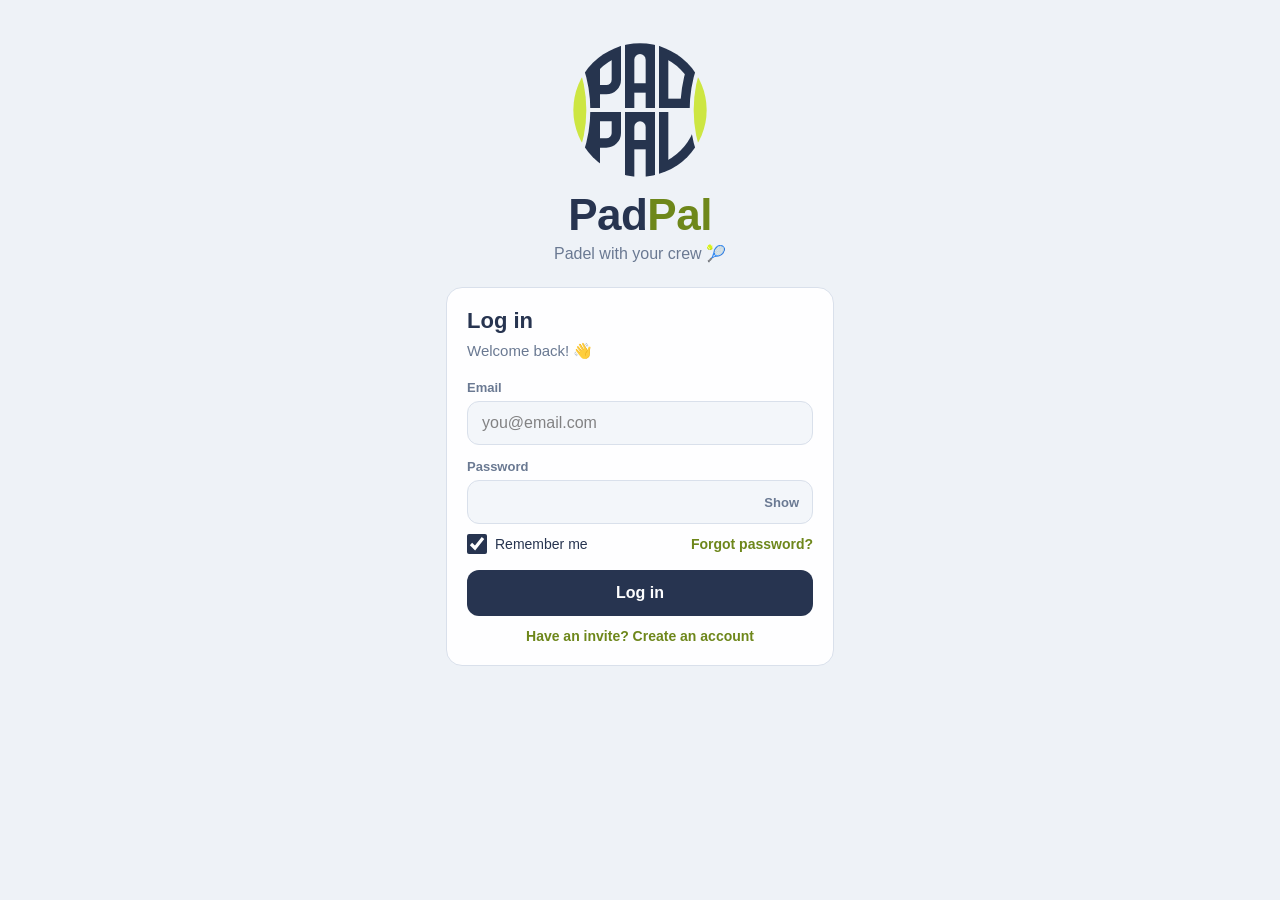
==== commit 560edd9c: "Add files via upload" ====
--- a/admin.html
+++ b/admin.html
@@ -9,14 +9,14 @@
 <link rel="manifest" href="manifest.json">
 <meta name="apple-mobile-web-app-title" content="PadPal">
 <meta name="theme-color" content="#0B1426">
-<link rel="stylesheet" href="styles.css?v=29">
+<link rel="stylesheet" href="styles.css?v=31">
 <link rel="preconnect" href="https://cbakwbftxrxcojuohdrl.supabase.co" crossorigin>
 <script src="supabase-2.45.4.js"></script>
-<script src="config.js?v=29"></script>
-<script src="auth.js?v=29"></script>
-<script src="doodles.js?v=29"></script>
-<script src="levels.js?v=29"></script>
-<script src="sessions.js?v=29"></script>
+<script src="config.js?v=31"></script>
+<script src="auth.js?v=31"></script>
+<script src="doodles.js?v=31"></script>
+<script src="levels.js?v=31"></script>
+<script src="sessions.js?v=31"></script>
 <style>
   /* ===== Admin-only styles ===== */
   .back { text-decoration: none; color: var(--accent); font-weight: 600; font-size: 15px; }
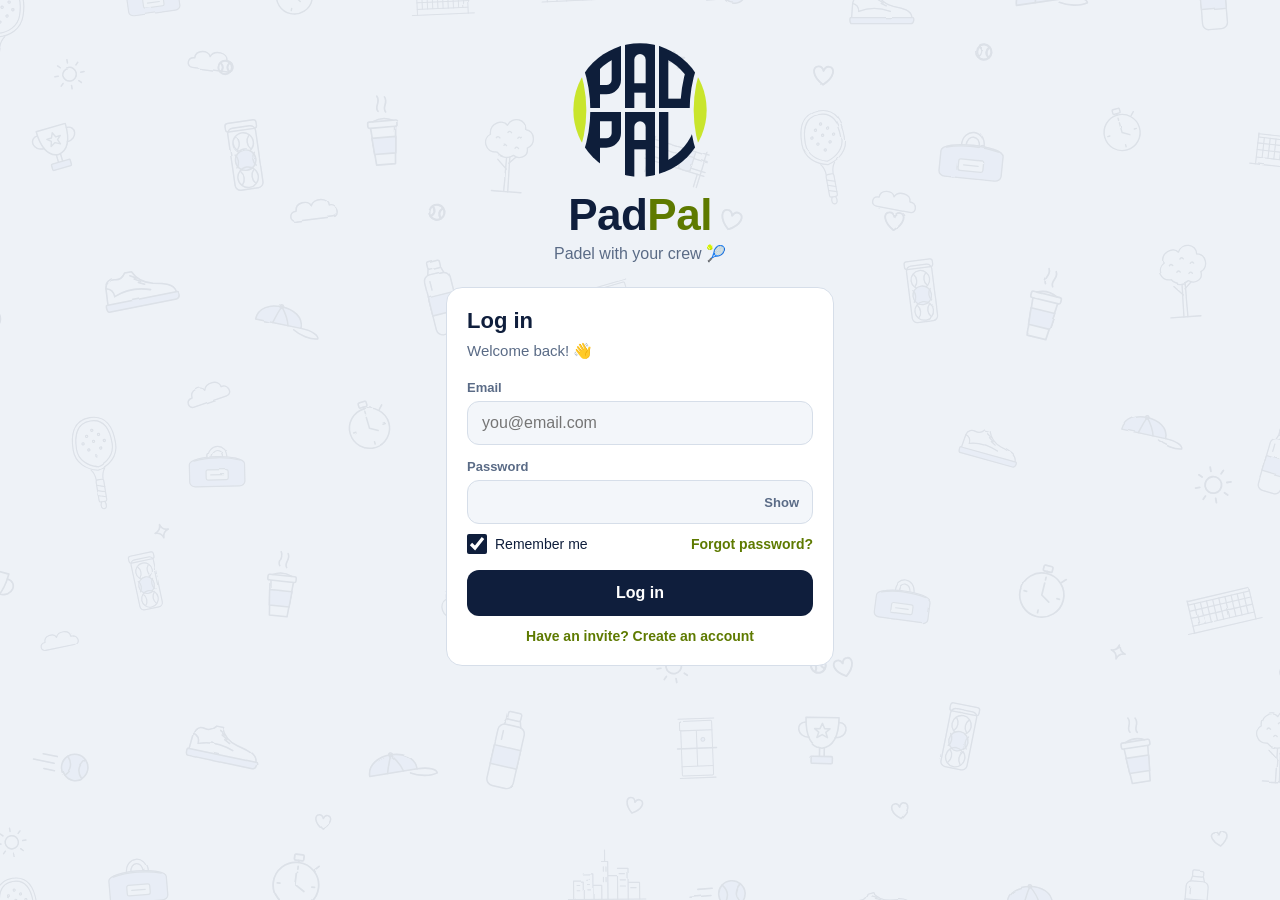
==== commit 34a1c746: "Add files via upload" ====
--- a/admin.html
+++ b/admin.html
@@ -9,14 +9,14 @@
 <link rel="manifest" href="manifest.json">
 <meta name="apple-mobile-web-app-title" content="PadPal">
 <meta name="theme-color" content="#0B1426">
-<link rel="stylesheet" href="styles.css?v=31">
+<link rel="stylesheet" href="styles.css?v=32">
 <link rel="preconnect" href="https://cbakwbftxrxcojuohdrl.supabase.co" crossorigin>
 <script src="supabase-2.45.4.js"></script>
-<script src="config.js?v=31"></script>
-<script src="auth.js?v=31"></script>
-<script src="doodles.js?v=31"></script>
-<script src="levels.js?v=31"></script>
-<script src="sessions.js?v=31"></script>
+<script src="config.js?v=32"></script>
+<script src="auth.js?v=32"></script>
+<script src="doodles.js?v=32"></script>
+<script src="levels.js?v=32"></script>
+<script src="sessions.js?v=32"></script>
 <style>
   /* ===== Admin-only styles ===== */
   .back { text-decoration: none; color: var(--accent); font-weight: 600; font-size: 15px; }
--- a/styles.css
+++ b/styles.css
@@ -342,4 +342,46 @@
 .racket-bubble { position: absolute; z-index: 3; transform: translate(-50%, -100%) scale(.8); opacity: 0; pointer-events: none; white-space: nowrap;
   background: #F3F6FB; color: #0B1426; font-size: 12px; font-weight: 700; padding: 5px 10px; border-radius: 12px; box-shadow: 0 4px 14px rgba(0,0,0,.25); transition: opacity .2s, transform .2s; }
 .racket-bubble.ask { background: var(--accent); color: var(--accent-text, #0F1E3C); }
-.racket-bubble.show { opacity: 1; transform: translate(-50%, -100%) scale(1); }
+.racket-bubble.show { opacity: 1; transform: translate(-50%, -100%) scale(1); }
+
+/* =====================================================================
+   🖥️ Big screens (iPad, computer): side menu instead of the bottom tab bar,
+   a wider page, sheets as centred windows. Phones (under 768px) are unchanged.
+   ===================================================================== */
+@media (min-width: 768px) {
+  :root { --side: 0px; --page: 720px; }
+  :root:has(nav.tabbar) { --side: 96px; }   /* pages without the menu (login, admin) stay centred */
+  body { padding-left: var(--side); }
+  .wrap { max-width: var(--page); padding-bottom: 60px; }
+  .topbar-inner { max-width: calc(var(--page) - 32px); }
+  /* the menu on the left */
+  nav.tabbar, :root[data-theme="glass"] nav.tabbar {
+    top: 0; bottom: 0; left: 0; right: auto; width: var(--side); max-width: none; margin: 0;
+    border-top: 0; border-right: 1px solid var(--line); border-radius: 0;
+    padding: calc(84px + env(safe-area-inset-top)) 10px 20px;
+  }
+  :root[data-theme="glass"] nav.tabbar { top: 12px; bottom: 12px; left: 12px; width: calc(var(--side) - 24px); border-radius: 26px; border: 1px solid var(--line); padding-left: 6px; padding-right: 6px; }
+  nav.tabbar .tabs { flex-direction: column; justify-content: flex-start; gap: 6px; max-width: none; }
+  nav.tabbar a { font-size: 12px; padding: 10px 4px; border-radius: 16px; gap: 4px; }
+  nav.tabbar a span { font-size: 24px; }
+  nav.tabbar a:hover { background: var(--card-2); color: var(--text); }
+  nav.tabbar a.on, :root[data-theme="glass"] nav.tabbar a.on { background: var(--card-2); padding: 10px 4px; border-radius: 16px; }
+  .fab { right: max(24px, calc((100vw - var(--side)) / 2 - var(--page) / 2 + 16px)); bottom: 32px; }
+  /* pop-ups from the bottom become centred windows */
+  .sheet, :root[data-theme="glass"] .sheet {
+    left: var(--side); right: 0; top: 50%; bottom: auto; max-width: 520px; max-height: 84vh;
+    border-radius: 22px; padding-bottom: 20px;
+    transform: translateY(-46%) scale(.97); opacity: 0; pointer-events: none; transition: transform .2s ease, opacity .2s ease;
+  }
+  .sheet.open { transform: translateY(-50%); opacity: 1; pointer-events: auto; }
+  .sheet .grab { display: none; }
+  .toast { left: calc(var(--side) + (100vw - var(--side)) / 2); bottom: 40px; }
+  button:hover, a.btn:hover { filter: brightness(1.06); }
+}
+@media (min-width: 1100px) {
+  :root:has(nav.tabbar) { --side: 220px; }
+  nav.tabbar .tabs { gap: 4px; }
+  nav.tabbar a { flex-direction: row; justify-content: flex-start; gap: 14px; font-size: 16px; padding: 12px 16px; }
+  nav.tabbar a.on, :root[data-theme="glass"] nav.tabbar a.on { padding: 12px 16px; }
+  nav.tabbar a span { font-size: 24px; }
+}
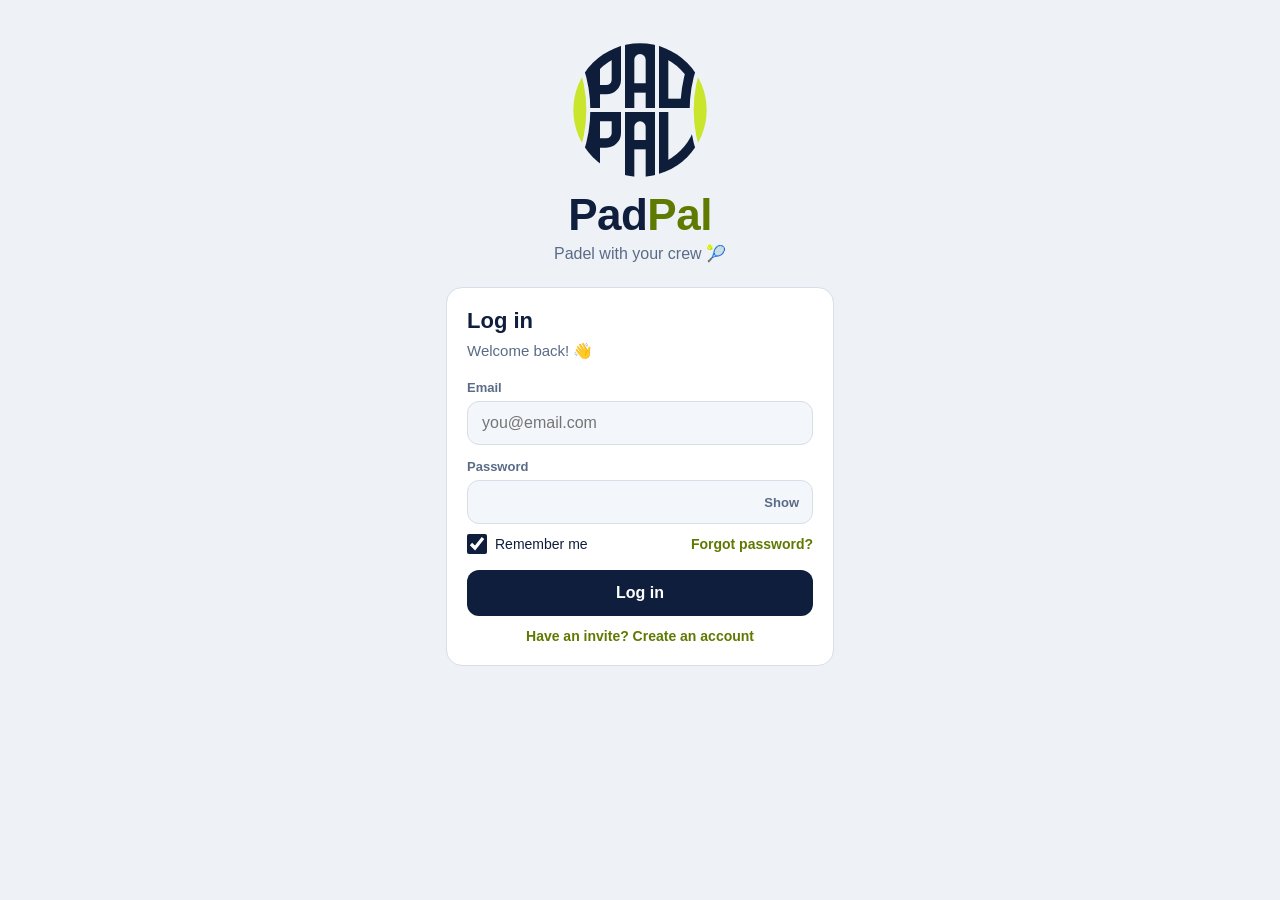
==== commit 1c724825: "Add files via upload" ====
--- a/admin.html
+++ b/admin.html
@@ -9,14 +9,14 @@
 <link rel="manifest" href="manifest.json">
 <meta name="apple-mobile-web-app-title" content="PadPal">
 <meta name="theme-color" content="#0B1426">
-<link rel="stylesheet" href="styles.css?v=32">
+<link rel="stylesheet" href="styles.css?v=33">
 <link rel="preconnect" href="https://cbakwbftxrxcojuohdrl.supabase.co" crossorigin>
 <script src="supabase-2.45.4.js"></script>
-<script src="config.js?v=32"></script>
-<script src="auth.js?v=32"></script>
-<script src="doodles.js?v=32"></script>
-<script src="levels.js?v=32"></script>
-<script src="sessions.js?v=32"></script>
+<script src="config.js?v=33"></script>
+<script src="auth.js?v=33"></script>
+<script src="doodles.js?v=33"></script>
+<script src="levels.js?v=33"></script>
+<script src="sessions.js?v=33"></script>
 <style>
   /* ===== Admin-only styles ===== */
   .back { text-decoration: none; color: var(--accent); font-weight: 600; font-size: 15px; }
